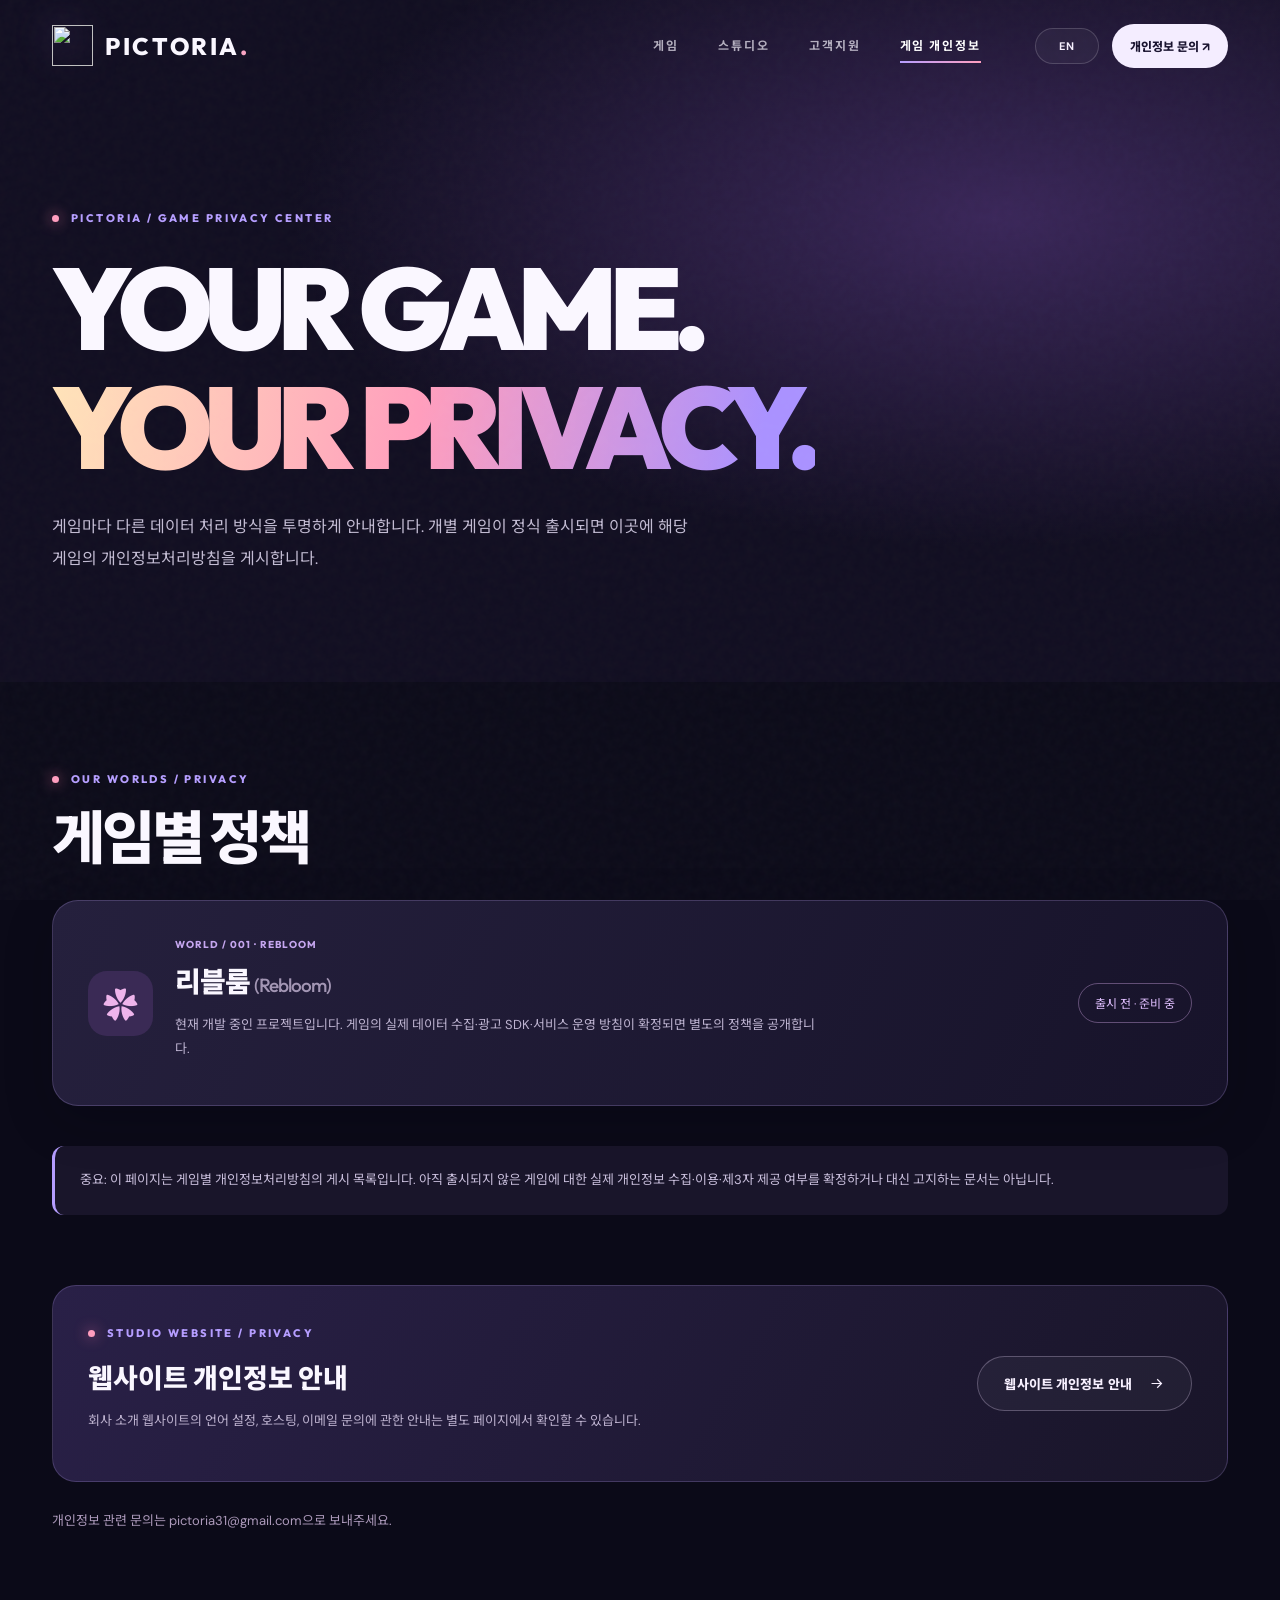
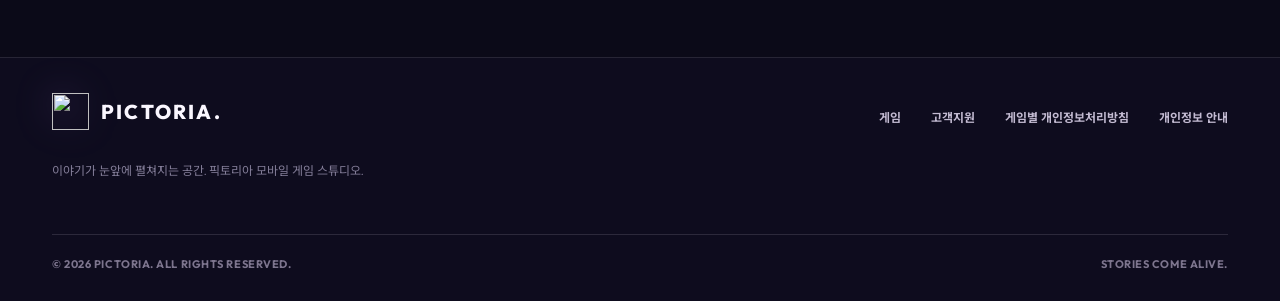
==== game-privacy.html @ c3a9681f "Publish Pictoria official website Add the official Pictoria website, support and privacy pages, and " ====
<!doctype html>
<html lang="ko"><head><meta charset="utf-8"><link rel="canonical" href="https://pictoria31.github.io/game-privacy.html">
  <meta name="viewport" content="width=device-width,initial-scale=1"><meta property="og:url" content="https://pictoria31.github.io/game-privacy.html">
  <meta property="og:site_name" content="Pictoria">
  <meta name="theme-color" content="#0b0a18"><meta name="description" content="픽토리아 공식 모바일 게임별 개인정보처리방침 안내 센터."><link rel="icon" href="assets/favicon.svg" type="image/svg+xml"><link rel="apple-touch-icon" href="assets/apple-touch-icon.png"><script>document.documentElement.classList.add("js")</script><link rel="stylesheet" href="styles.css"><title>게임별 개인정보처리방침 | PICTORIA</title><script src="config.js" defer></script><script src="script.js" defer></script></head>
<body data-page="game-privacy"><a class="skip-link" href="#main" data-ko="본문으로 건너뛰기" data-en="Skip to content">본문으로 건너뛰기</a><div class="noise" aria-hidden="true"></div><div class="scroll-progress" aria-hidden="true"></div>
<header class="site-header" id="site-header"><div class="container nav-shell"><a href="./" class="brand" aria-label="Pictoria home"><img class="brand-mark" src="assets/logo-mark.svg" alt=""><span class="brand-text">PICTORIA<span style="color:#F9A4C2">.</span></span></a><nav id="primary-nav" class="nav-links" aria-label="Primary navigation"><a href="index.html#games" data-ko="게임" data-en="GAMES">게임</a><a href="index.html#studio" data-ko="스튜디오" data-en="STUDIO">스튜디오</a><a href="support.html" data-ko="고객지원" data-en="SUPPORT">고객지원</a><a href="game-privacy.html" class="is-active" data-ko="게임 개인정보" data-en="GAME PRIVACY">게임 개인정보</a></nav><div class="nav-controls"><button class="lang-button" id="lang-toggle" type="button" aria-label="Switch language">EN</button><a class="header-contact" href="mailto:pictoria31@gmail.com" data-ko="개인정보 문의 ↗" data-en="PRIVACY CONTACT ↗">개인정보 문의 ↗</a><button id="menu-toggle" type="button" class="menu-toggle" aria-expanded="false" aria-controls="primary-nav" aria-label="메뉴 열기"><span></span><span></span></button></div></div></header>
<main id="main"><section class="page-hero"><div class="container"><span class="eyebrow"><span class="dot"></span> PICTORIA / GAME PRIVACY CENTER</span><h1>YOUR GAME.<br><span class="gradient-text">YOUR PRIVACY.</span></h1><p data-ko="게임마다 다른 데이터 처리 방식을 투명하게 안내합니다. 개별 게임이 정식 출시되면 이곳에 해당 게임의 개인정보처리방침을 게시합니다." data-en="Transparent privacy information for every world we create. Game-specific privacy policies will be published here as games launch.">게임마다 다른 데이터 처리 방식을 투명하게 안내합니다. 개별 게임이 정식 출시되면 이곳에 해당 게임의 개인정보처리방침을 게시합니다.</p></div></section>
<section class="page-content"><div class="container"><div class="policy-list-head"><span class="eyebrow"><span class="dot"></span> OUR WORLDS / PRIVACY</span><h2 data-ko="게임별 정책" data-en="GAME POLICIES">게임별 정책</h2></div><div class="policy-library" id="policy-library">
<!-- GAME_PRIVACY_LIST_START -->
<!-- POLICY_CARD_rebloom_START -->
<article class="privacy-game-card" data-game="rebloom"><div class="privacy-game-icon">✿</div><div class="privacy-game-detail"><span class="privacy-game-kicker">WORLD / 001 · REBLOOM</span><h3>리블룸 <span>(Rebloom)</span></h3><p data-ko="현재 개발 중인 프로젝트입니다. 게임의 실제 데이터 수집·광고 SDK·서비스 운영 방침이 확정되면 별도의 정책을 공개합니다." data-en="In development. A dedicated policy will be published once actual data collection, SDKs and service operations are determined.">현재 개발 중인 프로젝트입니다. 게임의 실제 데이터 수집·광고 SDK·서비스 운영 방침이 확정되면 별도의 정책을 공개합니다.</p></div><span class="privacy-upcoming" data-ko="출시 전 · 준비 중" data-en="COMING SOON">출시 전 · 준비 중</span></article>
<!-- POLICY_CARD_rebloom_END -->
<!-- GAME_PRIVACY_LIST_END -->
</div><div class="info-banner" data-ko="중요: 이 페이지는 게임별 개인정보처리방침의 게시 목록입니다. 아직 출시되지 않은 게임에 대한 실제 개인정보 수집·이용·제3자 제공 여부를 확정하거나 대신 고지하는 문서는 아닙니다." data-en="Important: This is an index of game privacy policies, not a substitute for an actual game-specific policy or a claim about unreleased games' data practices.">중요: 이 페이지는 게임별 개인정보처리방침의 게시 목록입니다. 아직 출시되지 않은 게임에 대한 실제 개인정보 수집·이용·제3자 제공 여부를 확정하거나 대신 고지하는 문서는 아닙니다.</div><div class="policy-cta"><div><span class="eyebrow"><span class="dot"></span> STUDIO WEBSITE / PRIVACY</span><h2 data-ko="웹사이트 개인정보 안내" data-en="STUDIO WEBSITE NOTICE">웹사이트 개인정보 안내</h2><p data-ko="회사 소개 웹사이트의 언어 설정, 호스팅, 이메일 문의에 관한 안내는 별도 페이지에서 확인할 수 있습니다." data-en="Read how the studio website handles language settings, hosting and email inquiries.">회사 소개 웹사이트의 언어 설정, 호스팅, 이메일 문의에 관한 안내는 별도 페이지에서 확인할 수 있습니다.</p></div><a href="privacy.html" class="button button-ghost"><span data-ko="웹사이트 개인정보 안내" data-en="WEBSITE PRIVACY">웹사이트 개인정보 안내</span><svg viewBox="0 0 24 24" fill="none" stroke="currentColor" stroke-width="1.7"><path d="M5 12h14m-6-6 6 6-6 6"/></svg></a></div><p class="privacy-help" data-ko="개인정보 관련 문의는 pictoria31@gmail.com으로 보내주세요." data-en="For privacy inquiries, email pictoria31@gmail.com.">개인정보 관련 문의는 pictoria31@gmail.com으로 보내주세요.</p></div></section></main>
<footer class="footer"><div class="container"><div class="footer-grid"><div><a href="./" class="brand"><img class="brand-mark" src="assets/logo-mark.svg" alt=""><span class="brand-text">PICTORIA.</span></a><p class="footer-summary" data-ko="이야기가 눈앞에 펼쳐지는 공간. 픽토리아 모바일 게임 스튜디오." data-en="Where stories come alive. Pictoria mobile game studio.">이야기가 눈앞에 펼쳐지는 공간. 픽토리아 모바일 게임 스튜디오.</p></div><nav class="footer-menu" aria-label="Footer navigation"><a href="index.html#games" data-ko="게임" data-en="Games">게임</a><a href="support.html" data-ko="고객지원" data-en="Support">고객지원</a><a href="game-privacy.html" data-ko="게임별 개인정보처리방침" data-en="Game privacy">게임별 개인정보처리방침</a><a href="privacy.html" data-ko="개인정보 안내" data-en="Privacy notice">개인정보 안내</a></nav></div><div class="footer-bottom"><span>© <span id="year">2026</span> PICTORIA. ALL RIGHTS RESERVED.</span><span>STORIES COME ALIVE.</span></div></div></footer></body></html>
---- styles.css ----
@import url('https://fonts.googleapis.com/css2?family=DM+Sans:wght@400;500;600;700;800&family=Noto+Sans+KR:wght@400;500;600;700;800;900&family=Outfit:wght@400;500;600;700;800;900&display=swap');
:root{--bg:#0b0a18;--surface:#151428;--surface2:#211c39;--ink:#faf7ff;--muted:#ada7c2;--lavender:#b59dff;--coral:#ff9dbe;--mint:#8de9d3;--gold:#ffe0ad;--line:rgba(245,237,255,.13);--font:'DM Sans','Noto Sans KR',sans-serif;--display:'Outfit','Noto Sans KR',sans-serif;--container:1360px}
*{box-sizing:border-box}html{scroll-behavior:smooth;scroll-padding-top:96px}body{margin:0;background:var(--bg);color:var(--ink);font-family:var(--font);-webkit-font-smoothing:antialiased;overflow-x:hidden}body.modal-open,body.nav-open{overflow:hidden}::selection{background:#cda6fb;color:#130d28}a{color:inherit;text-decoration:none}button,input,textarea,select{font:inherit}button{cursor:pointer}button:disabled{cursor:not-allowed}img,svg{max-width:100%}img{display:block}a:focus-visible,button:focus-visible,input:focus-visible,textarea:focus-visible{outline:3px solid var(--mint);outline-offset:4px}.skip-link{position:absolute;top:-65px;left:20px;background:#fff;color:#111;padding:13px 18px;z-index:999}.skip-link:focus{top:14px}.container{width:min(var(--container),calc(100% - 104px));margin-inline:auto}.noise{position:fixed;inset:0;pointer-events:none;z-index:100;opacity:.12;mix-blend-mode:screen;background-image:url("data:image/svg+xml,%3Csvg viewBox='0 0 180 180' xmlns='http://www.w3.org/2000/svg'%3E%3Cfilter id='n'%3E%3CfeTurbulence type='fractalNoise' baseFrequency='.65' numOctaves='3' stitchTiles='stitch'/%3E%3C/filter%3E%3Crect width='100%25' height='100%25' filter='url(%23n)' opacity='.23'/%3E%3C/svg%3E")}.scroll-progress{position:fixed;top:0;left:0;height:3px;background:linear-gradient(90deg,var(--mint),var(--lavender),var(--coral));width:0%;z-index:150;pointer-events:none}.ambient{position:absolute;pointer-events:none;filter:blur(70px);border-radius:50%;opacity:.3}.site-header{position:fixed;z-index:80;left:0;right:0;top:0;transition:background .3s,border .3s;--headerH:91px}.site-header.scrolled{background:rgba(11,10,24,.83);border-bottom:1px solid var(--line);backdrop-filter:blur(22px);-webkit-backdrop-filter:blur(22px)}.nav-shell{height:91px;display:flex;align-items:center;justify-content:space-between;gap:20px}.brand{display:inline-flex;align-items:center;gap:12px;flex-shrink:0;position:relative;z-index:2}.brand-mark{width:41px;height:41px;filter:drop-shadow(0 0 18px rgba(205,136,246,.26))}.brand-text{font:800 24px/1 var(--display);letter-spacing:.11em}.nav-links{display:flex;align-items:center;gap:39px;margin-left:auto;margin-right:34px}.nav-links a{font:700 12px/1 var(--display);letter-spacing:.16em;opacity:.68;position:relative;transition:opacity .2s,color .2s}.nav-links a:hover,.nav-links a.is-active{opacity:1;color:#fff}.nav-links a:after{content:'';position:absolute;height:2px;left:0;right:100%;bottom:-11px;background:linear-gradient(90deg,var(--lavender),var(--coral));transition:right .3s}.nav-links a:hover:after,.nav-links a.is-active:after{right:0}.nav-controls{display:flex;align-items:center;gap:13px}.lang-button{border:1px solid rgba(255,255,255,.17);border-radius:24px;background:rgba(255,255,255,.04);color:#f7f1ff;padding:10px 13px;font-weight:700;font-size:11px;letter-spacing:.13em;min-width:64px}.header-contact{background:#f4edff;color:#16102d;border-radius:100px;padding:13px 18px;font-weight:800;font-size:12px;white-space:nowrap;transition:transform .2s,background .2s}.header-contact:hover{transform:translateY(-2px);background:#fff}.menu-toggle{display:none;position:relative;z-index:3;flex-shrink:0;border:1px solid var(--line);border-radius:15px;width:44px;height:44px;background:#1c1932;color:#fff;align-items:center;justify-content:center}.menu-toggle span{position:absolute;width:19px;height:2px;background:currentColor;transition:transform .2s}.menu-toggle span:first-child{transform:translateY(-5px)}.menu-toggle span:last-child{transform:translateY(5px)}.nav-open .menu-toggle span:first-child{transform:rotate(45deg)}.nav-open .menu-toggle span:last-child{transform:rotate(-45deg)}
.eyebrow{font:800 11px/1.5 var(--display);letter-spacing:.22em;text-transform:uppercase;color:var(--lavender);display:inline-flex;gap:12px;align-items:center}.eyebrow .dot{width:7px;height:7px;background:var(--coral);border-radius:100%;box-shadow:0 0 14px rgba(255,121,172,.85)}.section-top{display:flex;justify-content:space-between;align-items:end;gap:22px;margin-bottom:42px}.section-title{font-family:var(--display);font-size:clamp(38px,5.6vw,78px);font-weight:800;line-height:1.08;letter-spacing:-.06em;margin:17px 0 0}.section-title .light{font-weight:400;color:#bcb1d2}.section-note{max-width:350px;color:var(--muted);font-size:14px;line-height:1.9}.gradient-text{background:linear-gradient(100deg,#ffe3b8 1%,#ff9dbc 48%,#a991ff 92%);-webkit-background-clip:text;background-clip:text;color:transparent}.button{display:inline-flex;justify-content:center;align-items:center;gap:16px;min-height:55px;padding:0 26px;border-radius:100px;font-weight:800;font-size:13px;letter-spacing:.01em;transition:transform .3s,box-shadow .3s,background .3s;border:1px solid transparent;white-space:nowrap}.button svg{width:17px;height:17px;flex-shrink:0}.button:hover{transform:translateY(-3px)}.button-primary{color:#1b112e;background:linear-gradient(108deg,#fce3af,#ffa7c5 44%,#a8a1ff);box-shadow:0 12px 32px rgba(211,104,187,.17)}.button-primary:hover{box-shadow:0 16px 42px rgba(211,104,187,.36)}.button-ghost{border-color:rgba(236,223,255,.28);color:#f7f0ff;background:rgba(255,255,255,.04)}.button-ghost:hover{background:rgba(255,255,255,.12)}.button-dark{background:#18132c;color:#fff}.link-inline{display:inline-flex;align-items:center;gap:9px;color:#eee5ff;font-size:13px;font-weight:800;letter-spacing:.04em;border-bottom:1px solid rgba(255,255,255,.37);padding-bottom:9px}.link-inline svg{width:16px;height:16px}.text-muted{color:var(--muted)}
.hero{position:relative;isolation:isolate;min-height:840px;display:flex;align-items:center;overflow:hidden;padding:132px 0 95px;background:radial-gradient(ellipse 53% 70% at 83% 47%,#292047 0%,transparent 79%),radial-gradient(ellipse 35% 80% at 15% 0%,#1d1439 0%,transparent 85%),#0b0a18}.hero::after{content:'';position:absolute;inset:0;background-image:linear-gradient(rgba(191,148,255,.045) 1px,transparent 1px),linear-gradient(90deg,rgba(191,148,255,.045) 1px,transparent 1px);background-size:90px 90px;mask-image:linear-gradient(to bottom,transparent,black 40%,transparent);z-index:-1}.hero-starfield{position:absolute;inset:0;z-index:-1;overflow:hidden;pointer-events:none}.star{position:absolute;width:2px;height:2px;border-radius:50%;background:#fff4e8;box-shadow:0 0 7px #e7c7ff;animation:twinkle var(--dur,4s) ease-in-out infinite alternate}.hero-ambient-one{width:460px;height:460px;background:#9e4fc9;right:17%;top:20%;opacity:.13}.hero-ambient-two{width:450px;height:450px;background:#356cd1;left:-20%;bottom:-35%;opacity:.17}.hero-grid{display:grid;grid-template-columns:minmax(0,1fr) minmax(0,1.17fr);align-items:center;gap:20px;position:relative;z-index:1}.hero-copy{position:relative;z-index:3}.hero-label{margin-bottom:28px}.hero-title{font-family:var(--display);font-weight:800;font-size:clamp(58px,7.9vw,123px);line-height:.99;letter-spacing:-.085em;margin:0;word-break:keep-all}.hero-title .line{display:block}.hero-title .line.two{padding-top:13px}.hero-title .line.three{padding-top:10px}.hero-korean{margin:36px 0 13px;font-size:clamp(17px,2vw,22px);font-weight:800;letter-spacing:-.035em;color:#f7f2ff;line-height:1.5}.hero-desc{max-width:450px;color:#ada6c4;line-height:1.9;font-size:14px;margin:0}.hero-actions{display:flex;gap:13px;flex-wrap:wrap;margin-top:35px}.hero-art{position:relative;min-width:0;transform:translateX(2.5%);filter:drop-shadow(0 30px 50px rgba(29,9,68,.34))}.hero-art .portal{width:min(100%,830px);height:auto;animation:levitate 8s ease-in-out infinite;user-select:none}.orbit-label{position:absolute;display:flex;align-items:center;gap:11px;padding:13px 17px;background:rgba(24,20,48,.84);border:1px solid rgba(255,232,255,.21);border-radius:15px;backdrop-filter:blur(18px);box-shadow:0 18px 40px rgba(0,0,0,.18);font:800 10px/1.4 var(--display);letter-spacing:.16em}.orbit-label .orb{width:27px;height:27px;border-radius:9px;background:linear-gradient(130deg,#f8c9b9,#a18aff);display:grid;place-items:center;font-size:15px;color:#221637}.orbit-label.top{top:18%;right:-1%;transform:rotate(4deg)}.orbit-label.bottom{bottom:14%;left:2%;transform:rotate(-3deg)}.hero-side-note{position:absolute;right:5%;bottom:47px;font-size:10px;letter-spacing:.16em;color:#77718e;writing-mode:vertical-rl;font-weight:700}.hero-bottom{position:absolute;bottom:30px;left:0;right:0;display:flex;justify-content:space-between;align-items:center;font:700 10px var(--display);letter-spacing:.16em;color:#78718f}.scroll-cue{display:inline-flex;align-items:center;gap:15px}.scroll-line{display:block;width:72px;height:1px;background:#655679;position:relative}.scroll-line:after{content:'';position:absolute;top:-1px;left:0;width:24px;height:3px;background:var(--coral);animation:scrollslide 2.6s linear infinite}
.ticker-wrap{border-top:1px solid var(--line);border-bottom:1px solid var(--line);background:#100e21;overflow:hidden;padding:21px 0}.ticker{display:flex;gap:32px;align-items:center;width:max-content;white-space:nowrap;animation:ticker 28s linear infinite}.ticker span{font:800 13px var(--display);letter-spacing:.2em;color:#afa4c8}.ticker b{font-size:20px;color:#ff9fbc;font-weight:400}
.games-section{padding:136px 0 130px;position:relative;overflow:hidden}.games-section .ambient{width:600px;height:650px;right:-30%;top:120px;background:#422b88;opacity:.15}.game-tabs{display:flex;gap:9px;flex-wrap:wrap;margin-bottom:30px}.game-tab{padding:12px 18px;border:1px solid rgba(237,220,255,.14);border-radius:100px;background:rgba(255,255,255,.02);color:#a6a0b9;font-weight:800;font-size:12px;display:inline-flex;gap:9px;align-items:center;transition:all .2s}.game-tab span{opacity:.58;font-size:10px}.game-tab.active,.game-tab:hover{background:#f1eaff;color:#241631;border-color:#f1eaff}.game-showcase{display:grid;grid-template-columns:1.3fr .83fr;gap:21px}.game-card{position:relative;border-radius:28px;overflow:hidden;min-height:610px;background:#211b36;border:1px solid rgba(255,255,255,.12);isolation:isolate;transition:transform .4s,box-shadow .4s}.game-card:hover{transform:translateY(-7px);box-shadow:0 24px 65px rgba(0,0,0,.32)}.game-card img{width:100%;height:100%;object-fit:cover;position:absolute;inset:0;transition:transform .7s cubic-bezier(.2,.8,.2,1)}.game-card:hover img{transform:scale(1.045)}.game-card:after{content:'';position:absolute;z-index:1;inset:0;background:linear-gradient(180deg,rgba(15,14,31,.09) 8%,transparent 34%,rgba(9,9,20,.26) 55%,rgba(8,8,22,.91) 100%)}.game-card-top{position:absolute;top:29px;left:29px;right:29px;z-index:2;display:flex;justify-content:space-between;align-items:center}.game-status{display:inline-flex;align-items:center;gap:9px;font:800 10px var(--display);letter-spacing:.14em;border:1px solid rgba(255,255,255,.3);background:rgba(9,9,21,.37);backdrop-filter:blur(10px);border-radius:100px;padding:11px 14px}.game-status:before{content:'';width:6px;height:6px;border-radius:100%;background:#8ce4cf;box-shadow:0 0 12px #8ce4cf}.game-index{font:800 11px var(--display);letter-spacing:.16em}.game-card-body{position:absolute;bottom:34px;left:36px;right:35px;z-index:2}.game-category{font-size:10px;letter-spacing:.21em;font-weight:800;color:#f6d3e5}.game-name{font:900 clamp(51px,6vw,89px)/.98 var(--display);letter-spacing:-.07em;margin:12px 0 17px}.game-description{max-width:405px;font-size:14px;line-height:1.8;color:#e3dce7;margin:0 0 22px}.game-card-foot{display:flex;align-items:center;justify-content:space-between;gap:12px}.game-tags{display:flex;gap:8px;flex-wrap:wrap}.game-tags span{padding:8px 12px;border:1px solid rgba(255,255,255,.25);font-size:10px;letter-spacing:.05em;border-radius:100px;color:#f1e9f8}.round-arrow{width:48px;height:48px;border-radius:100%;border:1px solid rgba(255,255,255,.38);background:rgba(255,255,255,.1);color:#fff;display:grid;place-items:center;transition:transform .2s,background .2s;flex-shrink:0}.round-arrow:hover{background:#fff;color:#241331;transform:rotate(45deg)}.round-arrow svg{width:21px;height:21px}.game-card-secondary .game-name{font-size:clamp(45px,4vw,68px)}.game-card-secondary .game-description{max-width:290px}.empty-games{min-height:410px;border:1px solid rgba(239,225,255,.14);border-radius:30px;background:radial-gradient(ellipse at 80% 30%,rgba(118,73,171,.21),transparent 65%),#141225;display:flex;align-items:center;justify-content:center;flex-direction:column;text-align:center;padding:45px}.empty-games .empty-symbol{font:900 102px/1 var(--display);letter-spacing:-.08em;background:linear-gradient(120deg,#e4c2e9,#655886);-webkit-background-clip:text;background-clip:text;color:transparent;opacity:.75}.empty-games h3{font-size:24px;margin:8px 0 11px;letter-spacing:-.04em}.empty-games p{max-width:480px;color:var(--muted);line-height:1.8;margin:0}.game-footnote{display:flex;justify-content:space-between;align-items:center;margin-top:21px;font-size:11px;letter-spacing:.025em;color:#827b99;gap:10px}.game-footnote .circle{display:inline-block;width:8px;height:8px;border-radius:50%;border:1px solid #a4a0b8;margin-right:8px}
.spotlight{background:#17132d;position:relative;overflow:hidden;border-top:1px solid rgba(249,237,255,.09);border-bottom:1px solid rgba(249,237,255,.09)}.spotlight-grid{display:grid;grid-template-columns:.85fr 1.15fr;min-height:545px;align-items:center;gap:30px}.spotlight-copy{padding:84px 0}.spotlight-copy h2{font:800 clamp(39px,5vw,71px)/1.14 var(--display);letter-spacing:-.065em;margin:20px 0 26px}.spotlight-copy p{color:#b7afcd;font-size:15px;line-height:2;max-width:430px}.spotlight-visual{position:relative;height:100%;display:flex;align-items:center;justify-content:center;min-height:410px}.spotlight-visual::before{content:'';position:absolute;width:630px;height:500px;border-radius:50%;background:#7259b8;filter:blur(125px);opacity:.27}.spotlight-visual img{width:min(87%,480px);transform:rotate(-6deg);filter:drop-shadow(0 35px 38px rgba(6,3,19,.5));animation:levitate 7s ease-in-out infinite alternate}.spotlight-floating{position:absolute;bottom:13%;right:4%;color:#f3c4e7;font:700 10px var(--display);letter-spacing:.2em;writing-mode:vertical-rl}
.about-section{position:relative;background:#f2ecf8;color:#251b38;overflow:hidden;padding:134px 0 139px}.about-section::before{content:'';position:absolute;width:580px;height:580px;right:-160px;top:-160px;border-radius:50%;background:radial-gradient(circle,#d8c8ff,transparent 70%);opacity:.8}.about-section .eyebrow{color:#8d63be}.about-section .section-title{max-width:880px}.about-intro{display:grid;grid-template-columns:1fr 1fr;gap:80px;align-items:start;margin-top:49px}.about-intro .lead{font-size:clamp(20px,2.5vw,30px);line-height:1.6;font-weight:800;letter-spacing:-.045em}.about-intro .body{font-size:15px;line-height:2.05;color:#685d77;padding-top:6px;max-width:530px}.about-bento{display:grid;grid-template-columns:1.15fr 1fr 1fr;gap:16px;margin-top:66px}.value-card{border-radius:24px;min-height:295px;padding:30px;display:flex;flex-direction:column;justify-content:space-between;position:relative;overflow:hidden}.value-card:nth-child(1){background:#211a3a;color:#fff}.value-card:nth-child(2){background:#ded0ff;color:#35234d}.value-card:nth-child(3){background:#f8c9d1;color:#4c263c}.value-card .value-number{font:800 11px var(--display);letter-spacing:.18em;opacity:.65}.value-card h3{position:relative;z-index:1;font:800 28px/1.2 var(--display);letter-spacing:-.05em;margin:0 0 8px}.value-card p{position:relative;z-index:1;font-size:12px;line-height:1.85;max-width:260px;margin:0;opacity:.76}.value-shape{position:absolute;top:15px;right:10px;width:160px;height:160px;border:24px solid rgba(255,255,255,.17);border-radius:50%;transform:translate(25%,-25%)}.value-card:nth-child(2) .value-shape{border-radius:25%;transform:translate(25%,-30%) rotate(35deg);border-color:#bba1f2}.value-card:nth-child(3) .value-shape{border-radius:40% 60% 24% 76%;border-color:#e98eac}.about-signoff{display:flex;align-items:center;justify-content:space-between;gap:20px;margin-top:38px;padding-top:26px;border-top:1px solid rgba(46,22,61,.17)}.about-signoff .brand-text{color:#241a36}.about-signoff>span{font-size:11px;letter-spacing:.11em;color:#766985}
.process-section{padding:132px 0 130px;background:#0c0b1c;position:relative}.process-grid{display:grid;grid-template-columns:1fr 1fr 1fr;gap:0;margin-top:62px;border-top:1px solid var(--line);border-bottom:1px solid var(--line)}.process-item{min-height:247px;padding:30px 30px 26px 0;position:relative}.process-item+.process-item{padding-left:30px;border-left:1px solid var(--line)}.process-index{color:#c99de8;font:800 11px var(--display);letter-spacing:.19em}.process-icon{font-size:43px;line-height:1;margin:19px 0 26px}.process-item h3{margin:0 0 12px;font-weight:800;font-size:20px;letter-spacing:-.035em}.process-item p{font-size:13px;line-height:1.85;color:#aba4bc;max-width:310px;margin:0}.process-item .process-line{position:absolute;bottom:-1px;left:0;width:44%;height:2px;background:linear-gradient(90deg,var(--coral),transparent)}
.contact-section{position:relative;overflow:hidden;padding:100px 0 0;background:radial-gradient(ellipse 72% 69% at 48% 64%,#372050 0%,#1a1535 55%,#0b0a18 100%)}.contact-orb{position:absolute;width:500px;height:500px;top:-130px;right:-150px;border:1px solid rgba(219,179,255,.15);border-radius:50%;box-shadow:0 0 0 60px rgba(219,179,255,.035),0 0 0 120px rgba(219,179,255,.025)}.contact-main{position:relative;text-align:center;padding:68px 0 130px}.contact-main .eyebrow{justify-content:center}.contact-title{font:900 clamp(60px,9vw,134px)/1.05 var(--display);letter-spacing:-.08em;margin:16px 0 24px}.contact-main p{max-width:560px;line-height:1.95;color:#c3b7d1;margin:0 auto 30px;font-size:15px}.contact-links{display:flex;justify-content:center;gap:12px;flex-wrap:wrap}.footer{border-top:1px solid rgba(255,255,255,.1);padding:35px 0 30px;background:#0e0c1e}.footer-grid{display:grid;grid-template-columns:1.4fr 1fr;align-items:start;gap:25px}.footer .brand{margin-bottom:18px}.footer .brand-mark{width:37px;height:37px}.footer .brand-text{font-size:20px}.footer-summary{max-width:375px;color:#847e99;font-size:12px;line-height:1.9}.footer-menu{display:flex;gap:30px;justify-content:end;align-items:center;flex-wrap:wrap;font-weight:700;font-size:12px;color:#c2bad1;padding-top:15px}.footer-menu a:hover{color:#fff}.footer-bottom{display:flex;justify-content:space-between;gap:14px;align-items:center;border-top:1px solid var(--line);margin-top:39px;padding-top:22px;color:#7d758e;font:700 11px var(--display);letter-spacing:.05em}
.modal{border:1px solid rgba(255,255,255,.18);background:#1b1630;color:#fff;border-radius:29px;padding:0;width:min(910px,calc(100% - 34px));max-height:min(93vh,950px);overflow:auto;box-shadow:0 40px 130px rgba(0,0,0,.67)}.modal::backdrop{background:rgba(5,4,15,.8);backdrop-filter:blur(13px)}.modal-image{height:270px;width:100%;object-fit:cover;object-position:center 39%}.modal-inner{padding:32px 43px 45px}.modal-inner h2{font:900 clamp(48px,7vw,78px)/1 var(--display);letter-spacing:-.06em;margin:15px 0}.modal-inner p{color:#c0bad0;line-height:1.95;font-size:14px;max-width:600px}.modal-meta{display:grid;grid-template-columns:repeat(3,1fr);gap:16px;margin:28px 0;border-top:1px solid var(--line);padding-top:24px}.modal-meta strong{display:block;font:800 10px var(--display);letter-spacing:.14em;color:#8f88a5;margin-bottom:11px}.modal-meta span{font-size:13px;font-weight:700}.modal-top{position:absolute;top:21px;right:21px}.modal-close{border:none;border-radius:50%;width:45px;height:45px;background:rgba(10,9,20,.72);color:#fff;font-size:24px;line-height:1;display:grid;place-items:center}.modal-close:hover{background:#fff;color:#171129}.modal-inner .small-note{font-size:11px;color:#8f88a5;margin-top:19px}
.page-hero{padding:206px 0 92px;background:radial-gradient(ellipse at 78% 32%,#392558,transparent 50%),#100d20;position:relative;overflow:hidden}.page-hero h1{font:900 clamp(60px,9vw,120px)/1.03 var(--display);letter-spacing:-.075em;margin:22px 0 25px}.page-hero p{max-width:640px;line-height:1.95;font-size:16px;color:#c2bbd2}.page-content{padding:70px 0 110px}.support-layout{display:grid;grid-template-columns:1fr 1fr;gap:22px}.support-card{background:#1a162d;border:1px solid rgba(255,255,255,.11);border-radius:26px;padding:37px;position:relative;overflow:hidden;min-height:285px}.support-card:before{content:'';position:absolute;width:150px;height:150px;border-radius:50%;right:-60px;top:-60px;background:radial-gradient(circle,rgba(192,140,255,.18),transparent)}.support-card .support-icon{font-size:27px;display:inline-grid;place-items:center;width:54px;height:54px;border-radius:17px;background:#30274c;margin-bottom:24px}.support-card h2{font-size:24px;letter-spacing:-.04em;margin:0 0 12px}.support-card p{color:#aaa4ba;font-size:14px;line-height:1.9;max-width:360px}.support-card .support-email{margin:20px 0 0;color:#ded3ff;display:block;word-break:break-all;font-size:14px}.support-card .contact-action{margin-top:20px}.faq-heading{margin:90px 0 26px;font:800 38px var(--display);letter-spacing:-.04em}.faq{border-top:1px solid var(--line)}.faq details{border-bottom:1px solid var(--line);padding:22px 0}.faq summary{font-weight:800;font-size:15px;list-style:none;cursor:pointer;display:flex;align-items:center;justify-content:space-between;gap:20px}.faq summary::-webkit-details-marker{display:none}.faq summary::after{content:'+';font:400 24px var(--display);color:#bd9ded}.faq details[open] summary::after{content:'−'}.faq details p{font-size:13px;line-height:2;color:#aaa4bc;max-width:830px;padding-top:8px}.info-banner{padding:22px 25px;background:rgba(187,148,255,.08);border-left:3px solid var(--lavender);border-radius:12px;font-size:13px;color:#c9bfdc;line-height:1.9;margin-top:40px}.policy-content{max-width:850px}.policy-content h2{font-size:24px;margin:35px 0 11px}.policy-content p,.policy-content li{font-size:14px;color:#b9b1cb;line-height:2}.policy-content ul{padding-left:20px}
.js .reveal{opacity:0;transform:translateY(30px);transition:opacity .75s ease,transform .75s cubic-bezier(.2,.7,.2,1)}.js .reveal.visible{opacity:1;transform:translateY(0)}@keyframes levitate{0%,100%{transform:translateY(0)}50%{transform:translateY(-16px)}}@keyframes twinkle{0%{opacity:.16;transform:scale(.75)}100%{opacity:.9;transform:scale(1.4)}}@keyframes ticker{from{transform:translateX(0)}to{transform:translateX(-50%)}}@keyframes scrollslide{from{transform:translateX(0)}to{transform:translateX(50px)}}
@media(max-width:1100px){.container{width:calc(100% - 70px)}.nav-links{gap:25px;margin-right:12px}.hero{min-height:750px}.hero-title{font-size:clamp(55px,8vw,91px)}.orbit-label.top{right:-4%}.game-card{min-height:550px}.about-bento{grid-template-columns:1fr 1fr 1fr}.value-card{min-height:265px;padding:24px}.value-card h3{font-size:23px}}
@media(max-width:800px){.container{width:calc(100% - 44px)}.nav-shell{height:75px}.brand-text{font-size:22px}.brand-mark{width:35px;height:35px}.header-contact{display:none}.menu-toggle{display:flex}.nav-links{position:fixed;inset:0;top:0;min-height:100dvh;padding:120px 32px 60px;display:flex;flex-direction:column;align-items:flex-start;justify-content:flex-start;gap:32px;background:#15112a;transform:translateX(100%);transition:transform .35s ease;margin:0;z-index:1}.nav-open .nav-links{transform:translateX(0)}.nav-links a{font-size:26px;letter-spacing:.03em;opacity:1}.nav-controls{margin-left:auto}.site-header{--headerH:75px}.hero{min-height:0;padding:160px 0 60px}.hero-grid{grid-template-columns:1fr;gap:0}.hero-title{font-size:clamp(64px,12vw,100px)}.hero-art{width:min(640px,94%);margin:-20px auto -35px;transform:none}.hero-bottom,.hero-side-note{display:none}.orbit-label.top{right:-2%;top:21%}.orbit-label.bottom{left:0;bottom:17%}.games-section,.about-section,.process-section{padding:95px 0}.section-top{align-items:start;flex-direction:column}.section-note{max-width:630px}.game-showcase{grid-template-columns:1fr}.game-card{min-height:590px}.game-card-secondary{min-height:440px}.game-card-secondary img{object-position:center 30%}.game-card-secondary .game-name{font-size:62px}.spotlight-grid{grid-template-columns:1fr}.spotlight-copy{padding:78px 0 10px}.spotlight-visual{min-height:420px}.about-intro{gap:30px}.about-bento{grid-template-columns:1fr}.value-card{min-height:225px}.about-intro{grid-template-columns:1fr}.process-grid{grid-template-columns:1fr}.process-item,.process-item+.process-item{padding:27px 0;min-height:210px;border-left:0;border-top:1px solid var(--line)}.process-grid{border-top:0}.contact-main{padding:50px 0 110px}.footer-grid{grid-template-columns:1fr}.footer-menu{justify-content:flex-start}.support-layout{grid-template-columns:1fr}.page-hero{padding:165px 0 70px}}
@media(max-width:480px){.container{width:calc(100% - 34px)}.hero{padding-top:136px}.hero-title{font-size:clamp(53px,12vw,70px)}.hero-label{font-size:9px}.hero-desc{font-size:13px}.hero-actions{gap:9px}.hero-actions .button{min-height:48px;padding:0 17px;font-size:11px}.hero-art{width:110%;max-width:none;margin-left:-5%;margin-top:0;margin-bottom:-15px}.orbit-label{padding:9px 10px;font-size:7px}.orbit-label .orb{width:19px;height:19px;font-size:10px}.section-title{font-size:46px}.games-section{padding-top:82px}.game-card{min-height:500px;border-radius:22px}.game-card-secondary{min-height:415px}.game-card-top{top:19px;left:19px;right:19px}.game-card-body{left:22px;right:22px;bottom:24px}.game-name{font-size:57px}.game-card-secondary .game-name{font-size:51px}.game-description{font-size:12px}.game-tags span{padding:7px 10px;font-size:9px}.game-footnote{align-items:start;flex-direction:column}.section-note{font-size:13px}.about-section,.process-section{padding:85px 0}.about-intro{margin-top:30px}.about-bento{margin-top:40px}.contact-title{font-size:65px}.footer-menu{gap:17px}.footer-bottom{flex-direction:column;align-items:flex-start}.modal-inner{padding:26px 25px 35px}.modal-image{height:200px}.modal-meta{grid-template-columns:1fr 1fr}.support-card{padding:28px}.page-hero h1{font-size:65px}}
@media(prefers-reduced-motion:reduce){*,*:before,*:after{animation-duration:.01ms!important;animation-iteration-count:1!important;scroll-behavior:auto!important;transition-duration:.01ms!important}.js .reveal{opacity:1;transform:none}}
[hidden]{display:none!important}.game-showcase.is-single{grid-template-columns:minmax(0,1fr)}.game-showcase.is-single .game-card{min-height:550px}.game-showcase.is-single .game-card img{object-position:center 48%}.status-text{font-weight:700;color:#bbaed6;font-size:13px}.to-top{position:fixed;bottom:24px;right:24px;width:43px;height:43px;z-index:60;border-radius:50%;border:1px solid rgba(255,255,255,.2);background:rgba(26,20,48,.84);color:white;display:grid;place-items:center;backdrop-filter:blur(8px);opacity:0;pointer-events:none;transform:translateY(12px);transition:opacity .2s,transform .2s}.to-top.visible{opacity:1;pointer-events:auto;transform:translateY(0)}.to-top svg{width:20px;height:20px}.toast{position:fixed;bottom:25px;left:50%;transform:translate(-50%,18px);z-index:190;background:#f2edff;color:#1f1635;border-radius:15px;padding:13px 22px;font-size:13px;line-height:1.6;max-width:calc(100vw - 32px);box-shadow:0 18px 60px rgba(0,0,0,.27);opacity:0;pointer-events:none;transition:opacity .2s,transform .2s}.toast.show{opacity:1;transform:translate(-50%,0)}

/* Game privacy center — expandable as new titles are released */
.policy-list-head{margin:15px 0 28px}.policy-list-head h2{font:850 clamp(35px,5vw,58px)/1.2 var(--display);letter-spacing:-.055em;margin:15px 0 0}.policy-library{display:grid;gap:20px}.privacy-game-card{display:flex;gap:22px;align-items:center;background:linear-gradient(115deg,#25203d,#17132a);border:1px solid rgba(201,174,255,.22);border-radius:26px;padding:31px 35px;box-shadow:0 16px 50px rgba(3,1,16,.2)}.privacy-game-icon{background:#3a2a55;color:#eeb4eb;width:65px;height:65px;flex:0 0 65px;display:grid;place-items:center;font-size:35px;border-radius:19px}.privacy-game-detail{flex:1;min-width:0}.privacy-game-kicker{font:750 10px var(--display);letter-spacing:.1em;color:#c5a6ef}.privacy-game-detail h3{font:850 28px var(--display);letter-spacing:-.035em;margin:7px 0}.privacy-game-detail h3 span{color:#a396b4;font-size:19px;font-weight:500}.privacy-game-detail p{font-size:13px;line-height:1.85;color:#bdb3d0;max-width:650px}.privacy-upcoming{flex-shrink:0;border-radius:100px;border:1px solid rgba(234,187,255,.35);padding:10px 16px;color:#e0bfff;font-size:12px;white-space:nowrap}.policy-cta{display:flex;align-items:center;justify-content:space-between;gap:26px;margin-top:70px;padding:35px;background:linear-gradient(120deg,#292047,#191529);border:1px solid rgba(201,174,255,.2);border-radius:24px}.policy-cta h2{font:850 27px var(--display);margin:15px 0 8px}.policy-cta p{font-size:13px;color:#bdb2cf;line-height:1.85;max-width:610px}.policy-cta .button{flex-shrink:0}.privacy-help{font-size:13px;color:#ad9abb;line-height:2;margin-top:26px}
@media(max-width:800px){.privacy-game-card{flex-wrap:wrap}.privacy-upcoming{margin-left:86px}.policy-cta{flex-direction:column;align-items:flex-start}.policy-cta .button{max-width:100%}}
@media(max-width:480px){.privacy-game-card{padding:22px;gap:16px}.privacy-game-icon{width:48px;height:48px;flex-basis:48px;font-size:27px}.privacy-game-detail h3{font-size:24px}.privacy-upcoming{margin-left:64px}.policy-cta{padding:25px}}
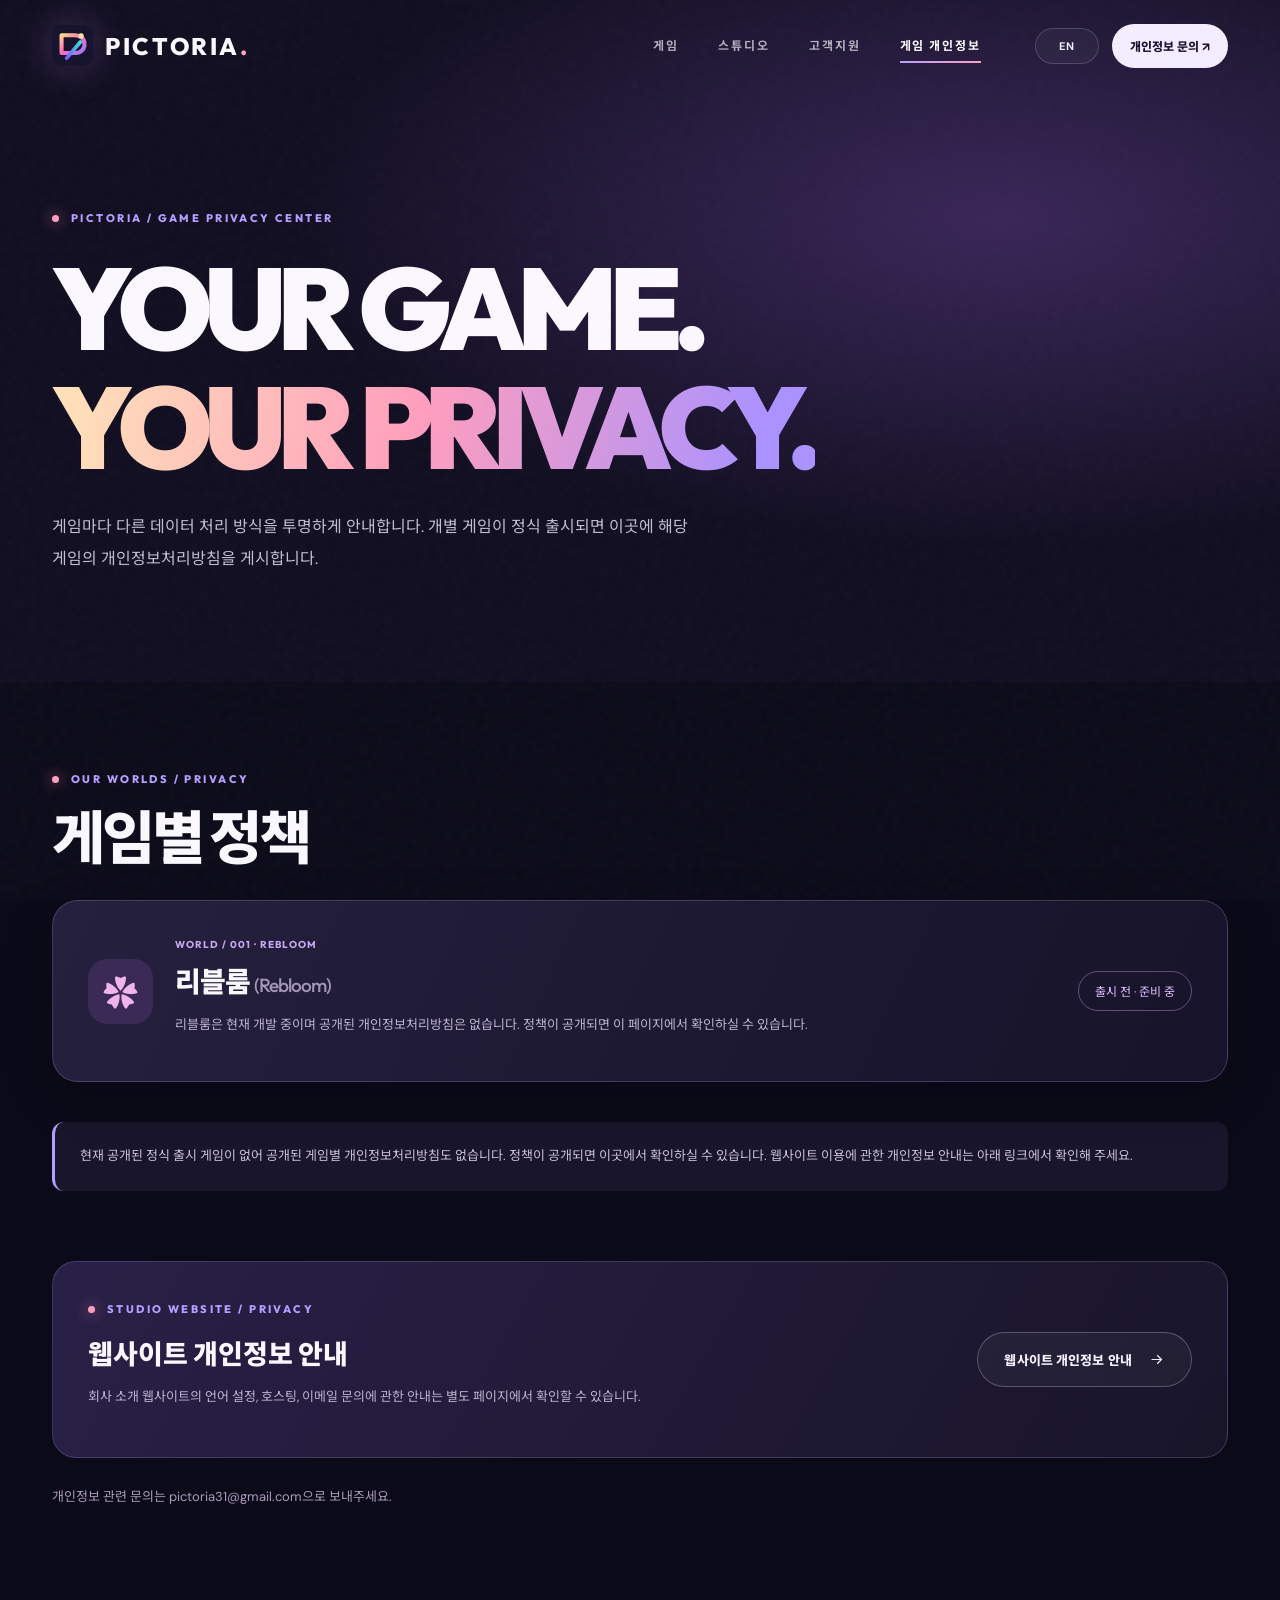
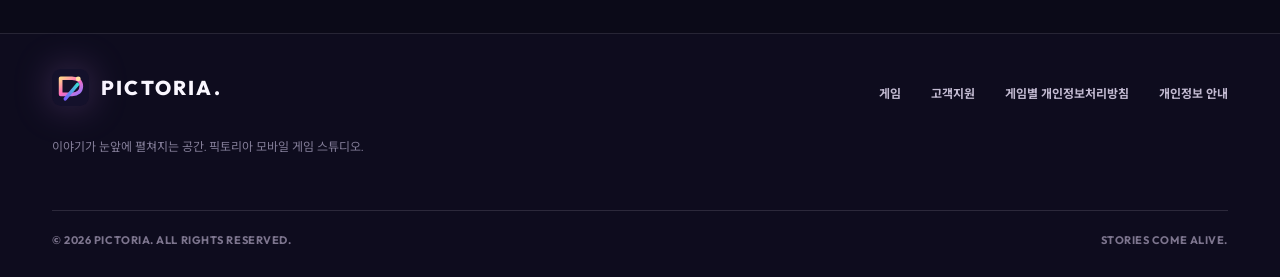
==== commit 28e5b437: "Rewrite privacy notices for website visitors Replace internal setup notes with clear Korean and Engl" ====
--- a/game-privacy.html
+++ b/game-privacy.html
@@ -9,8 +9,8 @@
 <section class="page-content"><div class="container"><div class="policy-list-head"><span class="eyebrow"><span class="dot"></span> OUR WORLDS / PRIVACY</span><h2 data-ko="게임별 정책" data-en="GAME POLICIES">게임별 정책</h2></div><div class="policy-library" id="policy-library">
 <!-- GAME_PRIVACY_LIST_START -->
 <!-- POLICY_CARD_rebloom_START -->
-<article class="privacy-game-card" data-game="rebloom"><div class="privacy-game-icon">✿</div><div class="privacy-game-detail"><span class="privacy-game-kicker">WORLD / 001 · REBLOOM</span><h3>리블룸 <span>(Rebloom)</span></h3><p data-ko="현재 개발 중인 프로젝트입니다. 게임의 실제 데이터 수집·광고 SDK·서비스 운영 방침이 확정되면 별도의 정책을 공개합니다." data-en="In development. A dedicated policy will be published once actual data collection, SDKs and service operations are determined.">현재 개발 중인 프로젝트입니다. 게임의 실제 데이터 수집·광고 SDK·서비스 운영 방침이 확정되면 별도의 정책을 공개합니다.</p></div><span class="privacy-upcoming" data-ko="출시 전 · 준비 중" data-en="COMING SOON">출시 전 · 준비 중</span></article>
+<article class="privacy-game-card" data-game="rebloom"><div class="privacy-game-icon">✿</div><div class="privacy-game-detail"><span class="privacy-game-kicker">WORLD / 001 · REBLOOM</span><h3>리블룸 <span>(Rebloom)</span></h3><p data-ko="리블룸은 현재 개발 중이며 공개된 개인정보처리방침은 없습니다. 정책이 공개되면 이 페이지에서 확인하실 수 있습니다." data-en="Rebloom is in development and has no published privacy policy yet. You can find its policy here when it is published.">리블룸은 현재 개발 중이며 공개된 개인정보처리방침은 없습니다. 정책이 공개되면 이 페이지에서 확인하실 수 있습니다.</p></div><span class="privacy-upcoming" data-ko="출시 전 · 준비 중" data-en="COMING SOON">출시 전 · 준비 중</span></article>
 <!-- POLICY_CARD_rebloom_END -->
 <!-- GAME_PRIVACY_LIST_END -->
-</div><div class="info-banner" data-ko="중요: 이 페이지는 게임별 개인정보처리방침의 게시 목록입니다. 아직 출시되지 않은 게임에 대한 실제 개인정보 수집·이용·제3자 제공 여부를 확정하거나 대신 고지하는 문서는 아닙니다." data-en="Important: This is an index of game privacy policies, not a substitute for an actual game-specific policy or a claim about unreleased games' data practices.">중요: 이 페이지는 게임별 개인정보처리방침의 게시 목록입니다. 아직 출시되지 않은 게임에 대한 실제 개인정보 수집·이용·제3자 제공 여부를 확정하거나 대신 고지하는 문서는 아닙니다.</div><div class="policy-cta"><div><span class="eyebrow"><span class="dot"></span> STUDIO WEBSITE / PRIVACY</span><h2 data-ko="웹사이트 개인정보 안내" data-en="STUDIO WEBSITE NOTICE">웹사이트 개인정보 안내</h2><p data-ko="회사 소개 웹사이트의 언어 설정, 호스팅, 이메일 문의에 관한 안내는 별도 페이지에서 확인할 수 있습니다." data-en="Read how the studio website handles language settings, hosting and email inquiries.">회사 소개 웹사이트의 언어 설정, 호스팅, 이메일 문의에 관한 안내는 별도 페이지에서 확인할 수 있습니다.</p></div><a href="privacy.html" class="button button-ghost"><span data-ko="웹사이트 개인정보 안내" data-en="WEBSITE PRIVACY">웹사이트 개인정보 안내</span><svg viewBox="0 0 24 24" fill="none" stroke="currentColor" stroke-width="1.7"><path d="M5 12h14m-6-6 6 6-6 6"/></svg></a></div><p class="privacy-help" data-ko="개인정보 관련 문의는 pictoria31@gmail.com으로 보내주세요." data-en="For privacy inquiries, email pictoria31@gmail.com.">개인정보 관련 문의는 pictoria31@gmail.com으로 보내주세요.</p></div></section></main>
+</div><div class="info-banner" data-ko="현재 공개된 정식 출시 게임이 없어 공개된 게임별 개인정보처리방침도 없습니다. 정책이 공개되면 이곳에서 확인하실 수 있습니다. 웹사이트 이용에 관한 개인정보 안내는 아래 링크에서 확인해 주세요." data-en="There are currently no publicly released games or published game-specific privacy policies. Policies will be available here when published. For information about this website, follow the website privacy notice link below.">현재 공개된 정식 출시 게임이 없어 공개된 게임별 개인정보처리방침도 없습니다. 정책이 공개되면 이곳에서 확인하실 수 있습니다. 웹사이트 이용에 관한 개인정보 안내는 아래 링크에서 확인해 주세요.</div><div class="policy-cta"><div><span class="eyebrow"><span class="dot"></span> STUDIO WEBSITE / PRIVACY</span><h2 data-ko="웹사이트 개인정보 안내" data-en="STUDIO WEBSITE NOTICE">웹사이트 개인정보 안내</h2><p data-ko="회사 소개 웹사이트의 언어 설정, 호스팅, 이메일 문의에 관한 안내는 별도 페이지에서 확인할 수 있습니다." data-en="Read how the studio website handles language settings, hosting and email inquiries.">회사 소개 웹사이트의 언어 설정, 호스팅, 이메일 문의에 관한 안내는 별도 페이지에서 확인할 수 있습니다.</p></div><a href="privacy.html" class="button button-ghost"><span data-ko="웹사이트 개인정보 안내" data-en="WEBSITE PRIVACY">웹사이트 개인정보 안내</span><svg viewBox="0 0 24 24" fill="none" stroke="currentColor" stroke-width="1.7"><path d="M5 12h14m-6-6 6 6-6 6"/></svg></a></div><p class="privacy-help" data-ko="개인정보 관련 문의는 pictoria31@gmail.com으로 보내주세요." data-en="For privacy inquiries, email pictoria31@gmail.com.">개인정보 관련 문의는 pictoria31@gmail.com으로 보내주세요.</p></div></section></main>
 <footer class="footer"><div class="container"><div class="footer-grid"><div><a href="./" class="brand"><img class="brand-mark" src="assets/logo-mark.svg" alt=""><span class="brand-text">PICTORIA.</span></a><p class="footer-summary" data-ko="이야기가 눈앞에 펼쳐지는 공간. 픽토리아 모바일 게임 스튜디오." data-en="Where stories come alive. Pictoria mobile game studio.">이야기가 눈앞에 펼쳐지는 공간. 픽토리아 모바일 게임 스튜디오.</p></div><nav class="footer-menu" aria-label="Footer navigation"><a href="index.html#games" data-ko="게임" data-en="Games">게임</a><a href="support.html" data-ko="고객지원" data-en="Support">고객지원</a><a href="game-privacy.html" data-ko="게임별 개인정보처리방침" data-en="Game privacy">게임별 개인정보처리방침</a><a href="privacy.html" data-ko="개인정보 안내" data-en="Privacy notice">개인정보 안내</a></nav></div><div class="footer-bottom"><span>© <span id="year">2026</span> PICTORIA. ALL RIGHTS RESERVED.</span><span>STORIES COME ALIVE.</span></div></div></footer></body></html>
